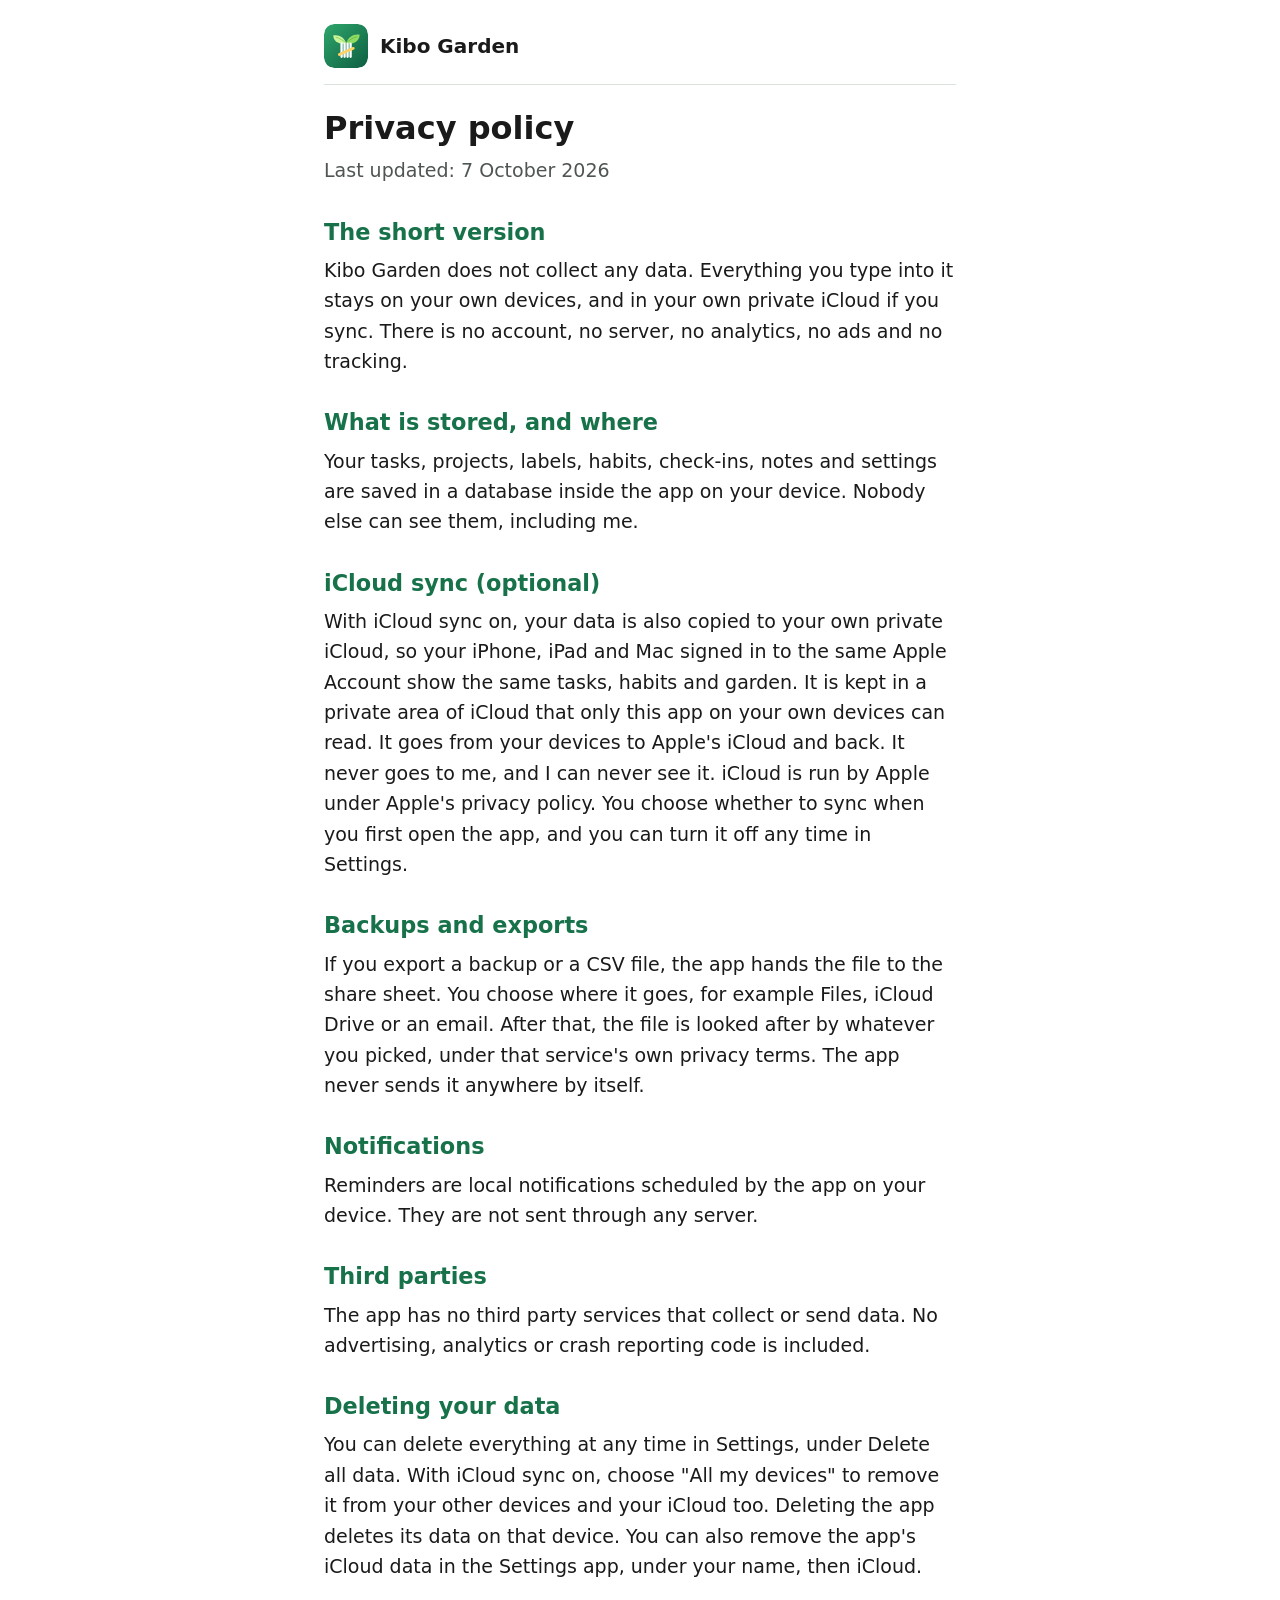
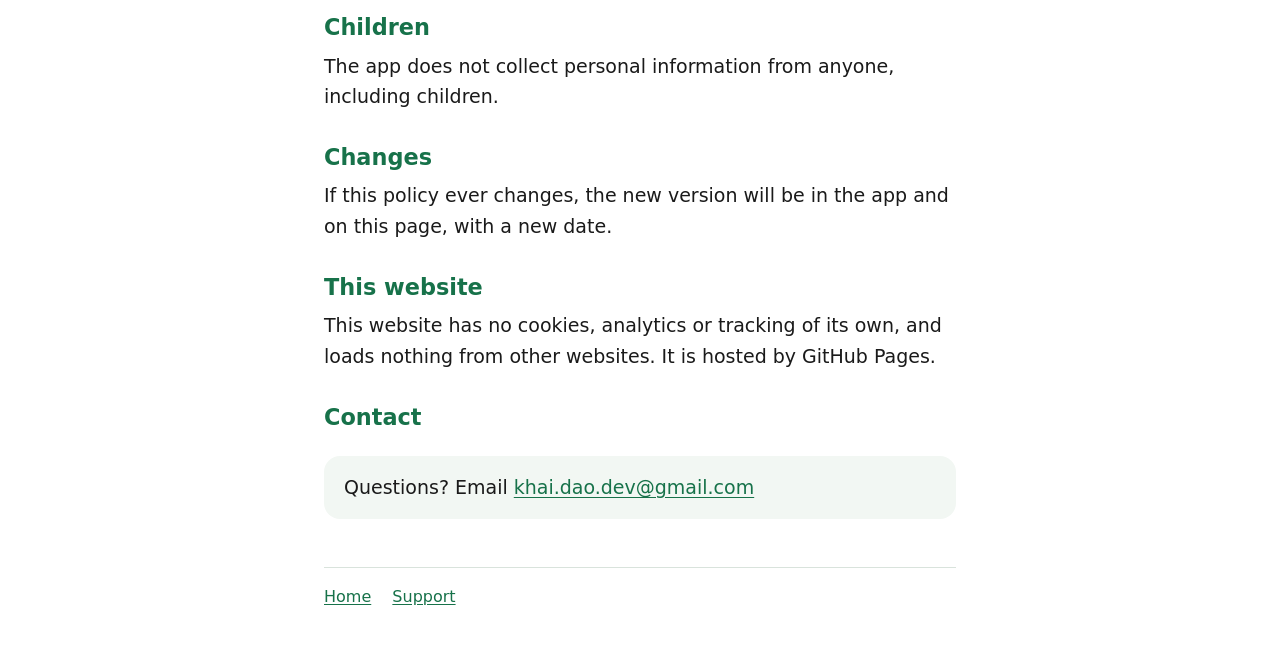
==== privacy/index.html @ bc15922c "Add the Kibo Garden website with privacy policy and support pages" ====
<!doctype html>
<html lang="en-GB">
<head>
  <meta charset="utf-8">
  <meta name="viewport" content="width=device-width, initial-scale=1">
  <meta name="color-scheme" content="light dark">
  <title>Privacy policy: Kibo Garden</title>
  <meta name="description" content="Kibo Garden does not collect any data.">
  <link rel="icon" href="../icon.svg" type="image/svg+xml">
  <link rel="stylesheet" href="../style.css">
</head>
<body>
  <main class="page">
    <header class="top">
      <img src="../icon.svg" alt="">
      <a href="../">Kibo Garden</a>
    </header>

    <h1>Privacy policy</h1>
    <p class="updated">Last updated: 7 October 2026</p>

    <h2>The short version</h2>
    <p>Kibo Garden does not collect any data. Everything you type into it stays on your own devices, and in your own private iCloud if you sync. There is no account, no server, no analytics, no ads and no tracking.</p>

    <h2>What is stored, and where</h2>
    <p>Your tasks, projects, labels, habits, check-ins, notes and settings are saved in a database inside the app on your device. Nobody else can see them, including me.</p>

    <h2>iCloud sync (optional)</h2>
    <p>With iCloud sync on, your data is also copied to your own private iCloud, so your iPhone, iPad and Mac signed in to the same Apple Account show the same tasks, habits and garden. It is kept in a private area of iCloud that only this app on your own devices can read. It goes from your devices to Apple's iCloud and back. It never goes to me, and I can never see it. iCloud is run by Apple under Apple's privacy policy. You choose whether to sync when you first open the app, and you can turn it off any time in Settings.</p>

    <h2>Backups and exports</h2>
    <p>If you export a backup or a CSV file, the app hands the file to the share sheet. You choose where it goes, for example Files, iCloud Drive or an email. After that, the file is looked after by whatever you picked, under that service's own privacy terms. The app never sends it anywhere by itself.</p>

    <h2>Notifications</h2>
    <p>Reminders are local notifications scheduled by the app on your device. They are not sent through any server.</p>

    <h2>Third parties</h2>
    <p>The app has no third party services that collect or send data. No advertising, analytics or crash reporting code is included.</p>

    <h2>Deleting your data</h2>
    <p>You can delete everything at any time in Settings, under Delete all data. With iCloud sync on, choose "All my devices" to remove it from your other devices and your iCloud too. Deleting the app deletes its data on that device. You can also remove the app's iCloud data in the Settings app, under your name, then iCloud.</p>

    <h2>Children</h2>
    <p>The app does not collect personal information from anyone, including children.</p>

    <h2>Changes</h2>
    <p>If this policy ever changes, the new version will be in the app and on this page, with a new date.</p>

    <h2>This website</h2>
    <p>This website has no cookies, analytics or tracking of its own, and loads nothing from other websites. It is hosted by GitHub Pages.</p>

    <h2>Contact</h2>
    <div class="contact">
      <p>Questions? Email <a href="mailto:khai.dao.dev@gmail.com">khai.dao.dev@gmail.com</a></p>
    </div>

    <footer>
      <a href="../">Home</a>
      <a href="../support/">Support</a>
    </footer>
  </main>
</body>
</html>
---- style.css ----
/* Kibo Garden site. Plain CSS, no external files. Follows the device's light or dark mode. */
:root {
  color-scheme: light dark;
  --bg: #ffffff;
  --surface: #f2f7f3;
  --text: #1a1a1a;
  --muted: #4f5652;
  --green: #17724a;
  --border: #d9e3dc;
}

@media (prefers-color-scheme: dark) {
  :root {
    --bg: #0e1411;
    --surface: #17211b;
    --text: #eef2ef;
    --muted: #b3bdb6;
    --green: #7ad6a2;
    --border: #2a372f;
  }
}

* {
  box-sizing: border-box;
}

html {
  -webkit-text-size-adjust: 100%;
  text-size-adjust: 100%;
}

body {
  margin: 0;
  background: var(--bg);
  color: var(--text);
  font-family: -apple-system, BlinkMacSystemFont, system-ui, "Segoe UI", Roboto, Helvetica, Arial, sans-serif;
  font-size: 1.1875rem;
  line-height: 1.6;
}

.page {
  max-width: 42rem;
  margin: 0 auto;
  padding: 1.5rem 1.25rem 3rem;
}

header.top {
  display: flex;
  align-items: center;
  gap: 0.75rem;
  padding-bottom: 1rem;
  border-bottom: 1px solid var(--border);
  margin-bottom: 1.5rem;
}

header.top img {
  width: 2.75rem;
  height: 2.75rem;
  border-radius: 0.65rem;
}

header.top a {
  color: var(--text);
  font-weight: 700;
  font-size: 1.25rem;
  text-decoration: none;
}

h1 {
  font-size: 2rem;
  line-height: 1.2;
  margin: 0 0 0.5rem;
}

h2 {
  font-size: 1.4rem;
  line-height: 1.3;
  margin: 2rem 0 0.5rem;
  color: var(--green);
}

h3 {
  font-size: 1.2rem;
  line-height: 1.35;
  margin: 1.75rem 0 0.35rem;
}

p {
  margin: 0 0 1rem;
}

a {
  color: var(--green);
  text-underline-offset: 0.15em;
}

.updated,
.lead {
  color: var(--muted);
}

.contact {
  background: var(--surface);
  border-radius: 1rem;
  padding: 1rem 1.25rem;
  margin: 1.5rem 0;
}

.contact p {
  margin: 0;
}

.links {
  list-style: none;
  padding: 0;
  margin: 1.5rem 0;
  display: grid;
  gap: 0.75rem;
}

.links a {
  display: block;
  background: var(--surface);
  border-radius: 1rem;
  padding: 1rem 1.25rem;
  font-weight: 600;
  text-decoration: none;
}

.hero {
  text-align: center;
  padding: 1.5rem 0 0.5rem;
}

.hero img {
  width: 6rem;
  height: 6rem;
  border-radius: 1.4rem;
}

footer {
  margin-top: 3rem;
  padding-top: 1rem;
  border-top: 1px solid var(--border);
  color: var(--muted);
  font-size: 1rem;
}

footer a {
  margin-right: 1rem;
}
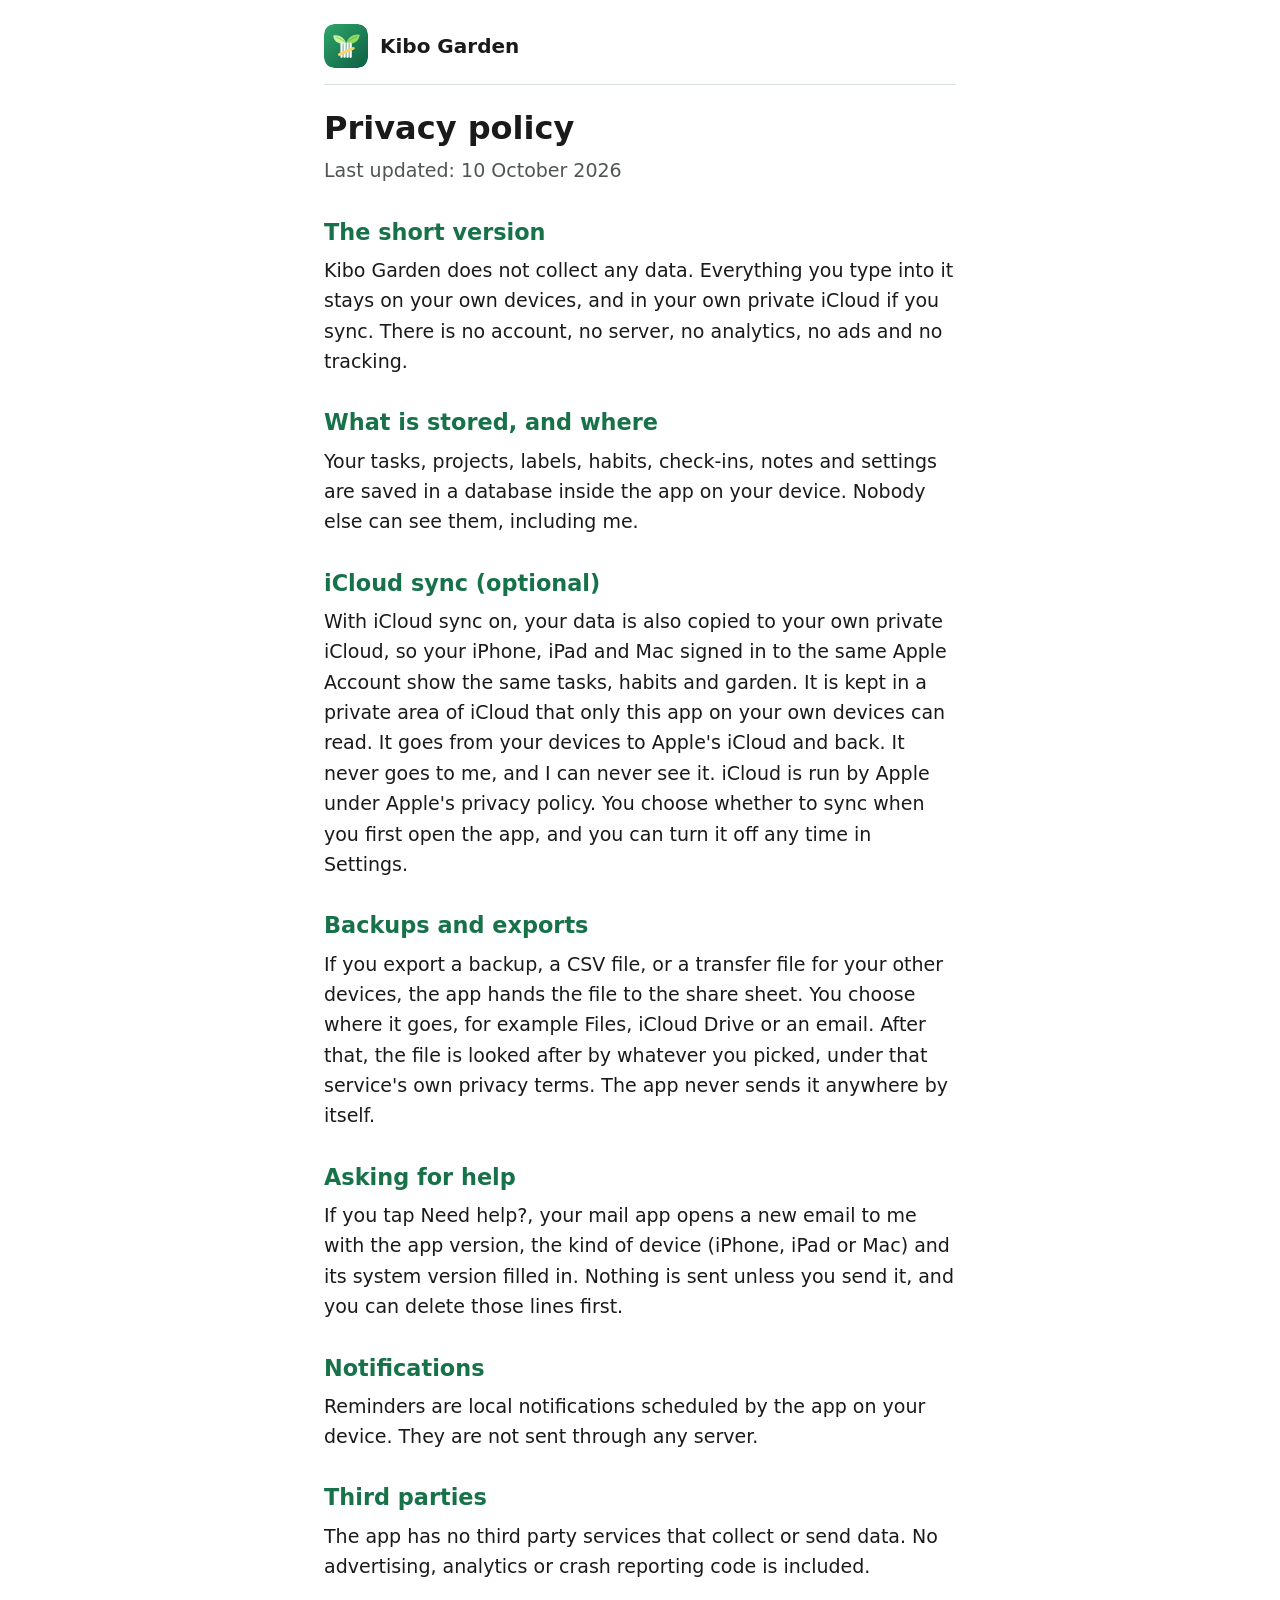
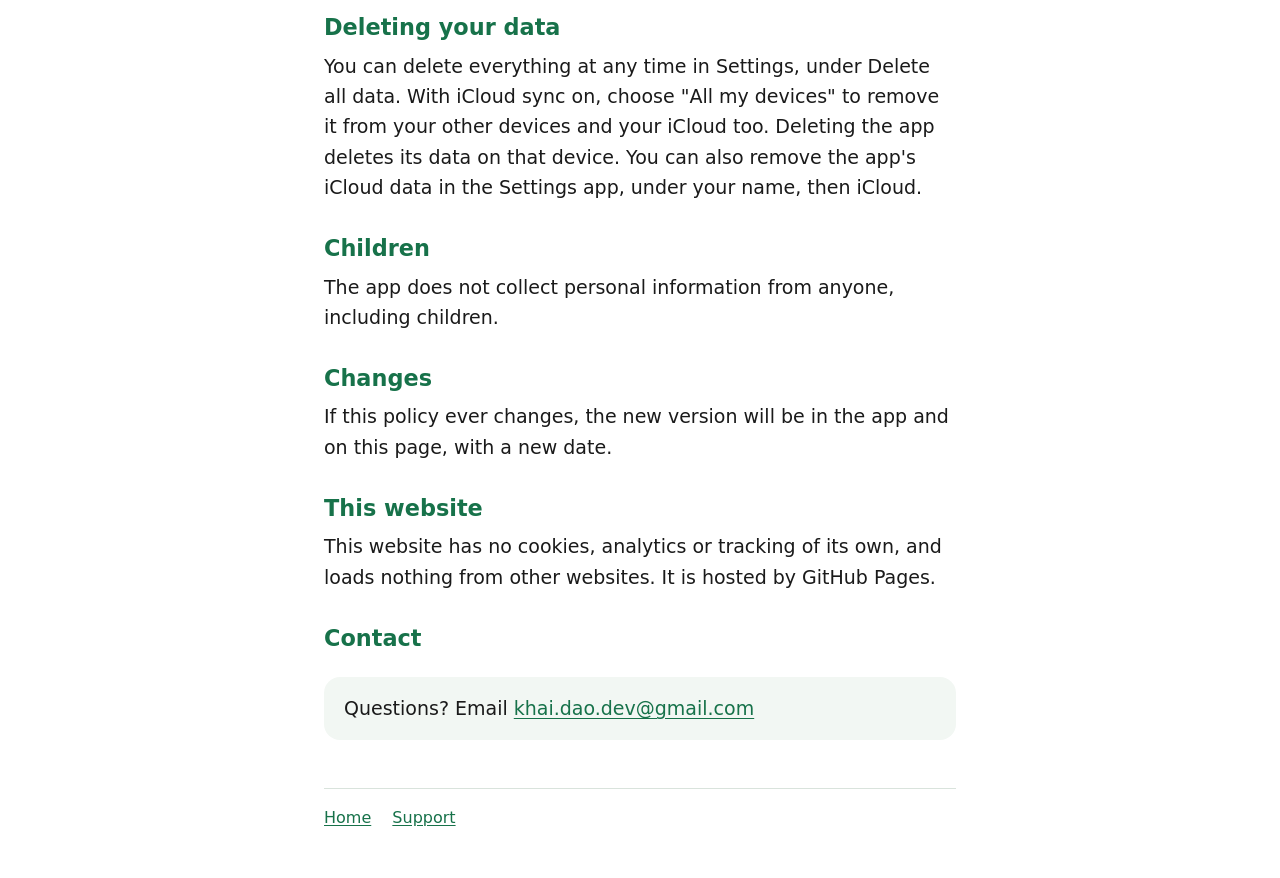
==== commit d454c00c: "Update the privacy policy and support page to match the app" ====
--- a/privacy/index.html
+++ b/privacy/index.html
@@ -17,7 +17,7 @@
     </header>
 
     <h1>Privacy policy</h1>
-    <p class="updated">Last updated: 7 October 2026</p>
+    <p class="updated">Last updated: 10 October 2026</p>
 
     <h2>The short version</h2>
     <p>Kibo Garden does not collect any data. Everything you type into it stays on your own devices, and in your own private iCloud if you sync. There is no account, no server, no analytics, no ads and no tracking.</p>
@@ -29,7 +29,10 @@
     <p>With iCloud sync on, your data is also copied to your own private iCloud, so your iPhone, iPad and Mac signed in to the same Apple Account show the same tasks, habits and garden. It is kept in a private area of iCloud that only this app on your own devices can read. It goes from your devices to Apple's iCloud and back. It never goes to me, and I can never see it. iCloud is run by Apple under Apple's privacy policy. You choose whether to sync when you first open the app, and you can turn it off any time in Settings.</p>
 
     <h2>Backups and exports</h2>
-    <p>If you export a backup or a CSV file, the app hands the file to the share sheet. You choose where it goes, for example Files, iCloud Drive or an email. After that, the file is looked after by whatever you picked, under that service's own privacy terms. The app never sends it anywhere by itself.</p>
+    <p>If you export a backup, a CSV file, or a transfer file for your other devices, the app hands the file to the share sheet. You choose where it goes, for example Files, iCloud Drive or an email. After that, the file is looked after by whatever you picked, under that service's own privacy terms. The app never sends it anywhere by itself.</p>
+
+    <h2>Asking for help</h2>
+    <p>If you tap Need help?, your mail app opens a new email to me with the app version, the kind of device (iPhone, iPad or Mac) and its system version filled in. Nothing is sent unless you send it, and you can delete those lines first.</p>
 
     <h2>Notifications</h2>
     <p>Reminders are local notifications scheduled by the app on your device. They are not sent through any server.</p>
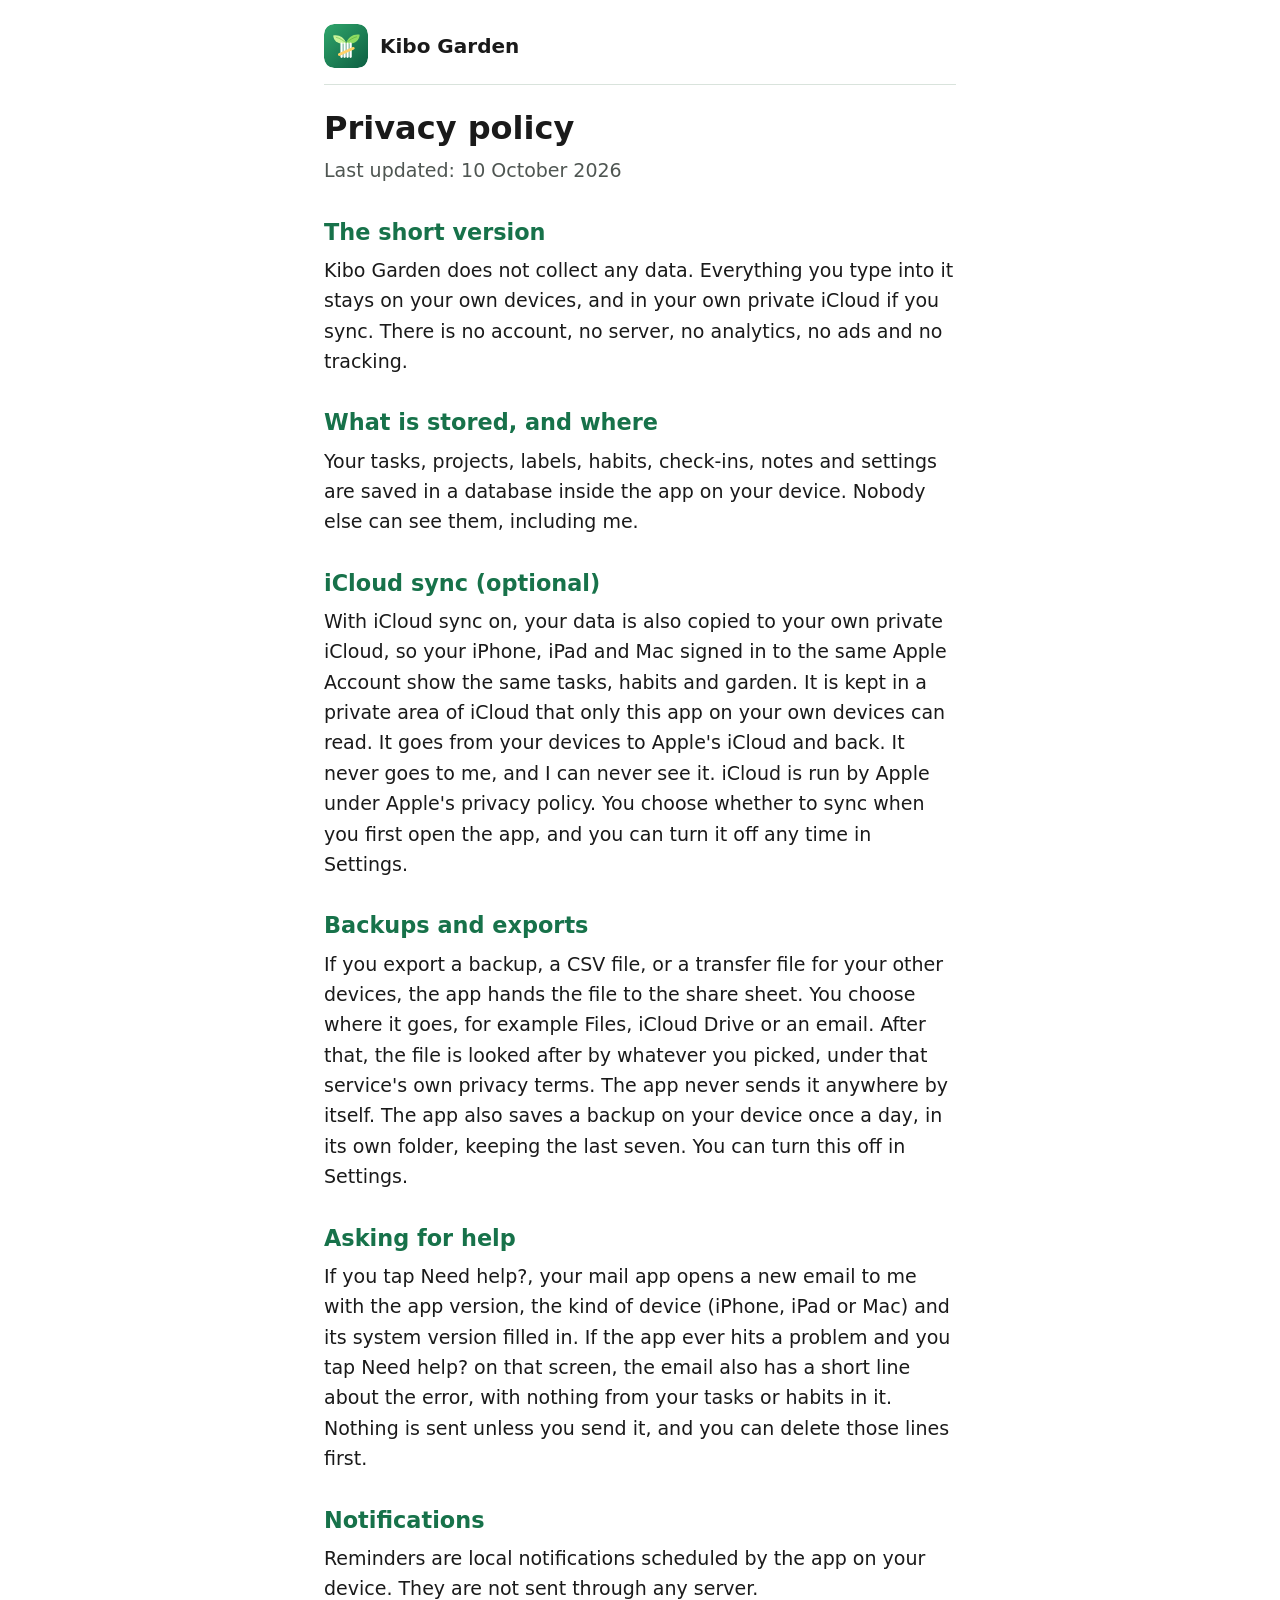
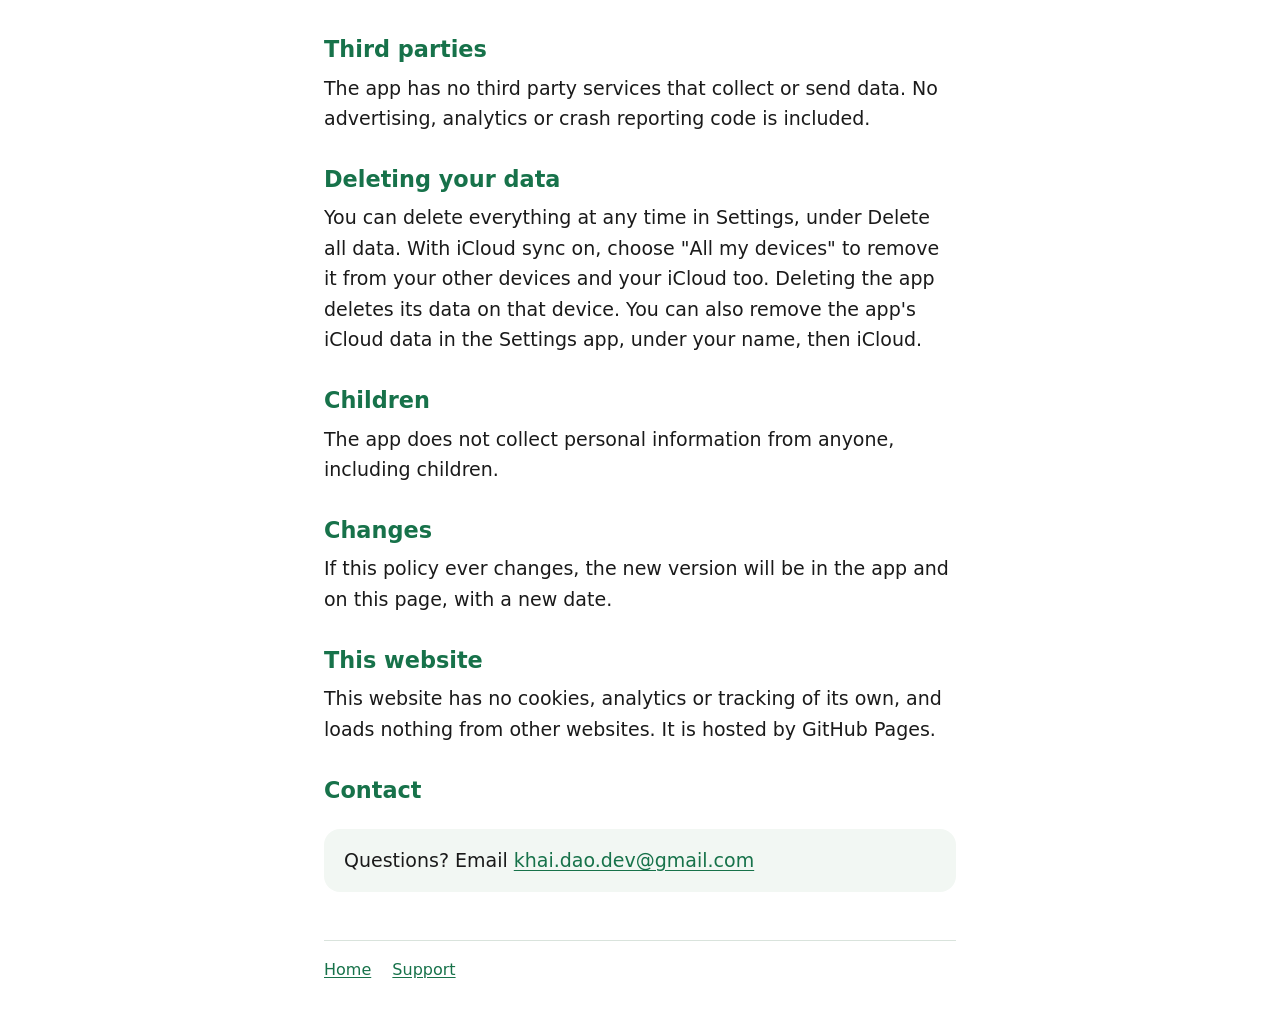
==== commit e53bd8d5: "Mention daily device backups and the crash help line in the privacy policy" ====
--- a/privacy/index.html
+++ b/privacy/index.html
@@ -29,10 +29,10 @@
     <p>With iCloud sync on, your data is also copied to your own private iCloud, so your iPhone, iPad and Mac signed in to the same Apple Account show the same tasks, habits and garden. It is kept in a private area of iCloud that only this app on your own devices can read. It goes from your devices to Apple's iCloud and back. It never goes to me, and I can never see it. iCloud is run by Apple under Apple's privacy policy. You choose whether to sync when you first open the app, and you can turn it off any time in Settings.</p>
 
     <h2>Backups and exports</h2>
-    <p>If you export a backup, a CSV file, or a transfer file for your other devices, the app hands the file to the share sheet. You choose where it goes, for example Files, iCloud Drive or an email. After that, the file is looked after by whatever you picked, under that service's own privacy terms. The app never sends it anywhere by itself.</p>
+    <p>If you export a backup, a CSV file, or a transfer file for your other devices, the app hands the file to the share sheet. You choose where it goes, for example Files, iCloud Drive or an email. After that, the file is looked after by whatever you picked, under that service's own privacy terms. The app never sends it anywhere by itself. The app also saves a backup on your device once a day, in its own folder, keeping the last seven. You can turn this off in Settings.</p>
 
     <h2>Asking for help</h2>
-    <p>If you tap Need help?, your mail app opens a new email to me with the app version, the kind of device (iPhone, iPad or Mac) and its system version filled in. Nothing is sent unless you send it, and you can delete those lines first.</p>
+    <p>If you tap Need help?, your mail app opens a new email to me with the app version, the kind of device (iPhone, iPad or Mac) and its system version filled in. If the app ever hits a problem and you tap Need help? on that screen, the email also has a short line about the error, with nothing from your tasks or habits in it. Nothing is sent unless you send it, and you can delete those lines first.</p>
 
     <h2>Notifications</h2>
     <p>Reminders are local notifications scheduled by the app on your device. They are not sent through any server.</p>
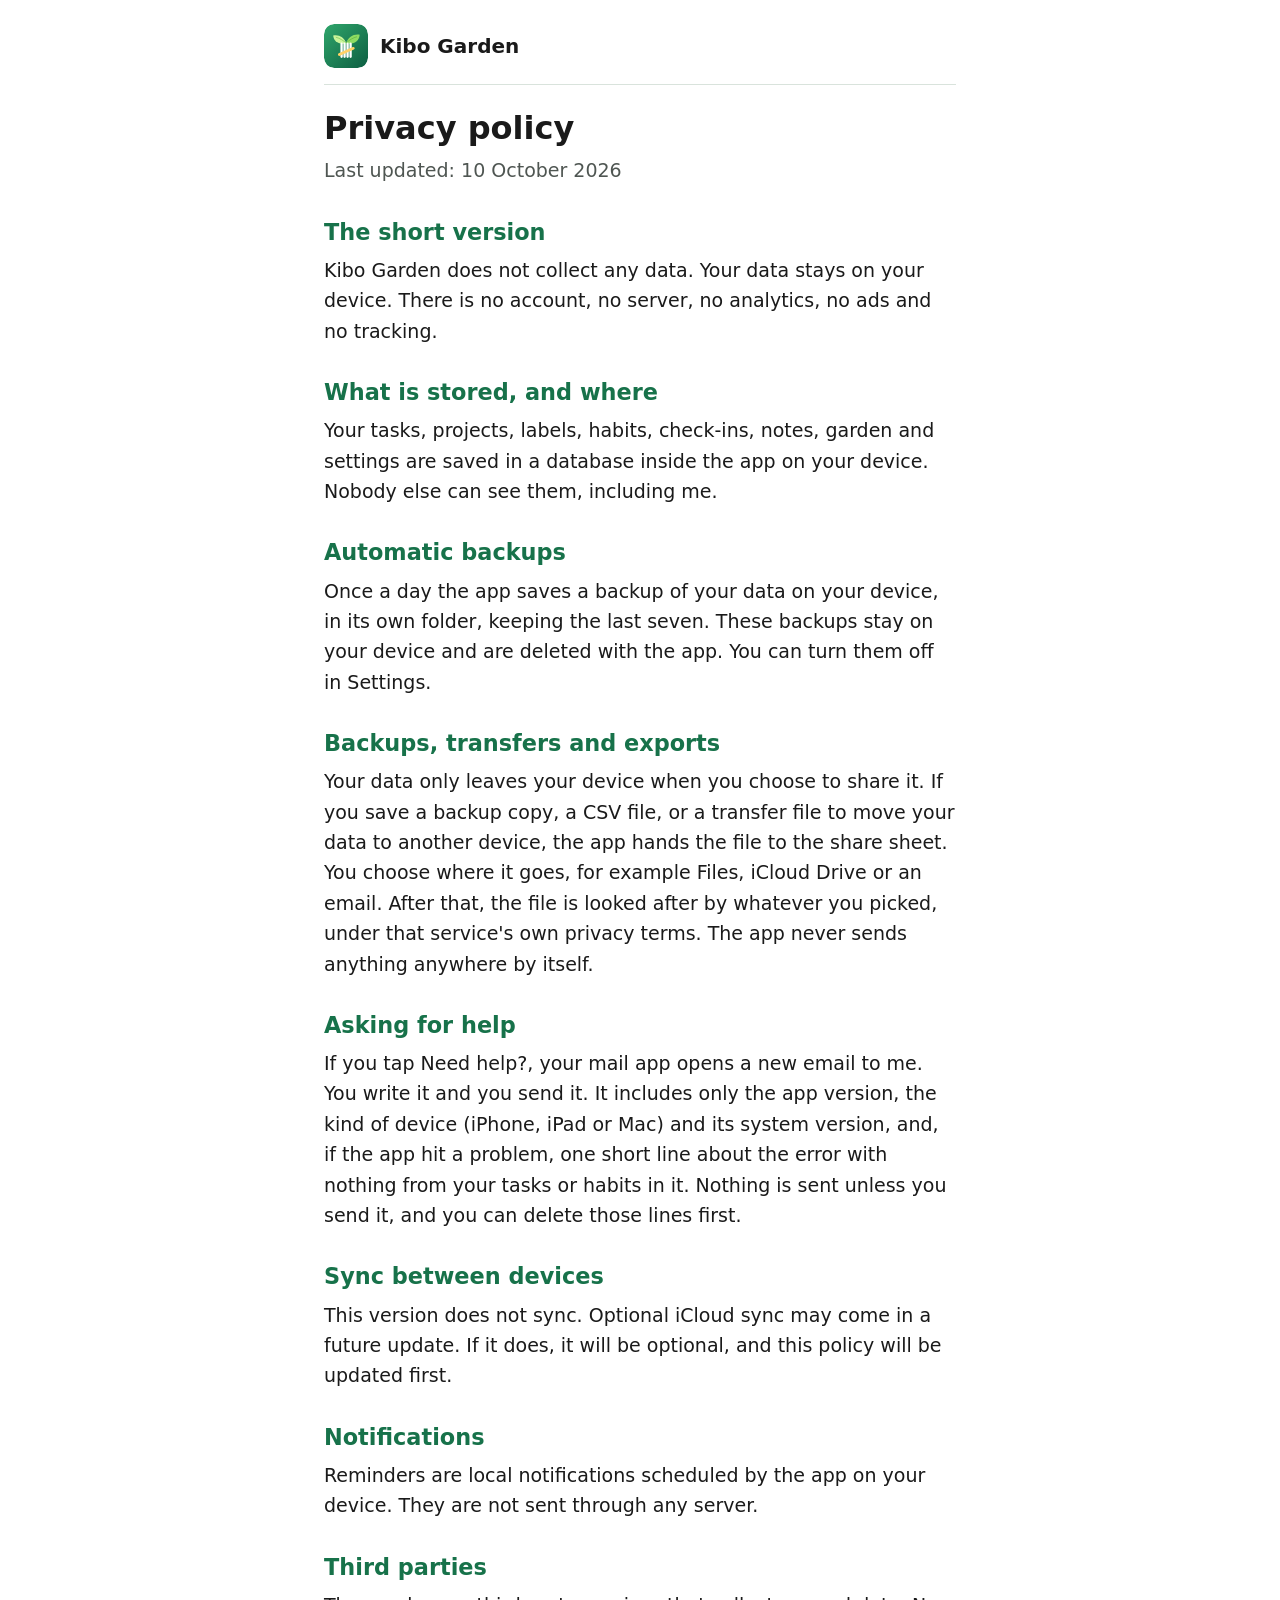
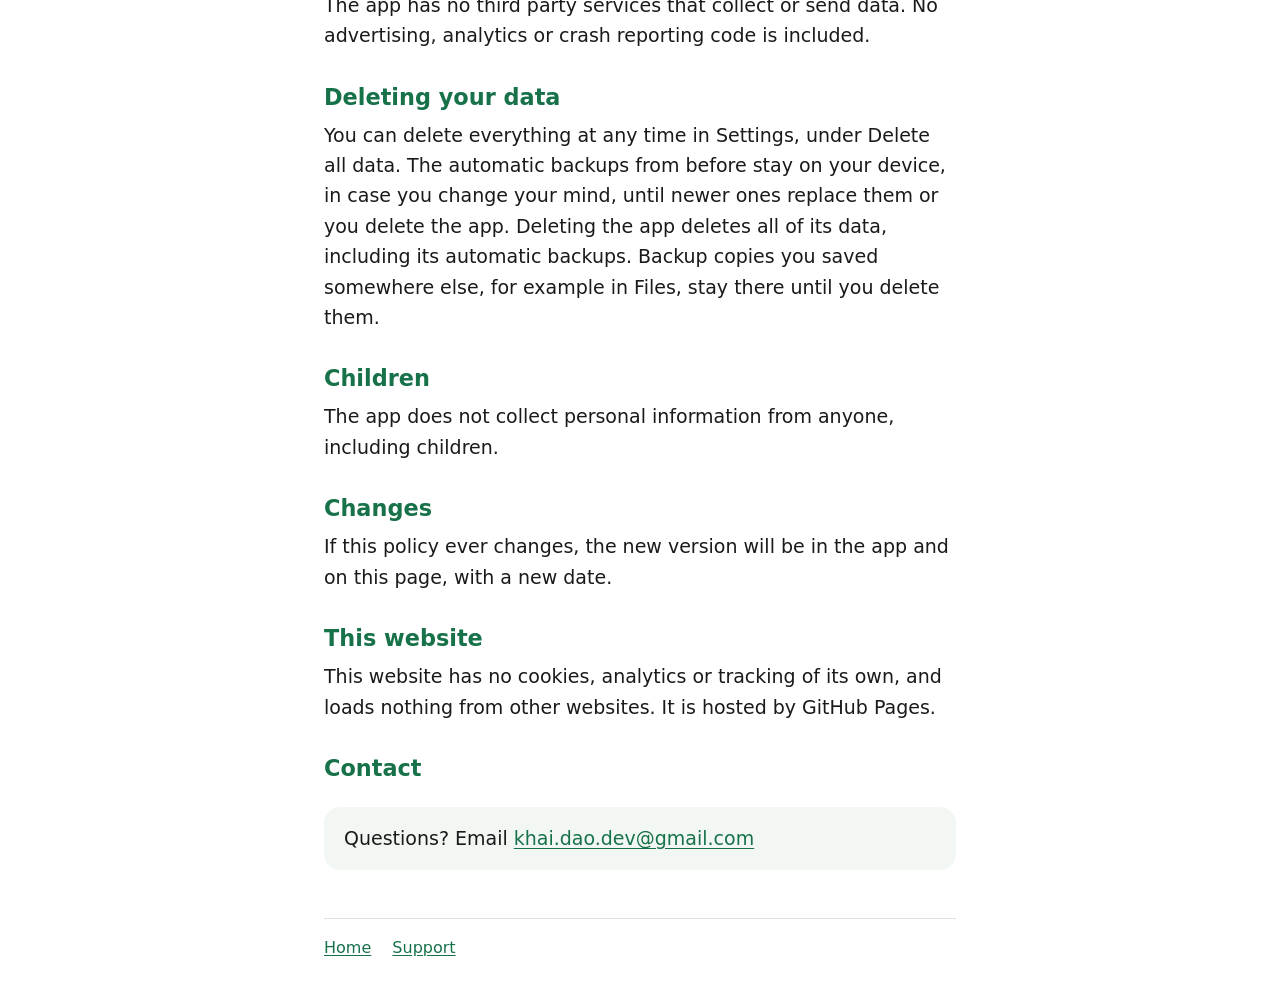
==== commit 8979b4d1: "Update the privacy policy for version 1.0: data stays on the device, no sync yet" ====
--- a/privacy/index.html
+++ b/privacy/index.html
@@ -5,7 +5,7 @@
   <meta name="viewport" content="width=device-width, initial-scale=1">
   <meta name="color-scheme" content="light dark">
   <title>Privacy policy: Kibo Garden</title>
-  <meta name="description" content="Kibo Garden does not collect any data.">
+  <meta name="description" content="Kibo Garden does not collect any data. Your data stays on your device.">
   <link rel="icon" href="../icon.svg" type="image/svg+xml">
   <link rel="stylesheet" href="../style.css">
 </head>
@@ -20,19 +20,22 @@
     <p class="updated">Last updated: 10 October 2026</p>
 
     <h2>The short version</h2>
-    <p>Kibo Garden does not collect any data. Everything you type into it stays on your own devices, and in your own private iCloud if you sync. There is no account, no server, no analytics, no ads and no tracking.</p>
+    <p>Kibo Garden does not collect any data. Your data stays on your device. There is no account, no server, no analytics, no ads and no tracking.</p>
 
     <h2>What is stored, and where</h2>
-    <p>Your tasks, projects, labels, habits, check-ins, notes and settings are saved in a database inside the app on your device. Nobody else can see them, including me.</p>
+    <p>Your tasks, projects, labels, habits, check-ins, notes, garden and settings are saved in a database inside the app on your device. Nobody else can see them, including me.</p>
 
-    <h2>iCloud sync (optional)</h2>
-    <p>With iCloud sync on, your data is also copied to your own private iCloud, so your iPhone, iPad and Mac signed in to the same Apple Account show the same tasks, habits and garden. It is kept in a private area of iCloud that only this app on your own devices can read. It goes from your devices to Apple's iCloud and back. It never goes to me, and I can never see it. iCloud is run by Apple under Apple's privacy policy. You choose whether to sync when you first open the app, and you can turn it off any time in Settings.</p>
+    <h2>Automatic backups</h2>
+    <p>Once a day the app saves a backup of your data on your device, in its own folder, keeping the last seven. These backups stay on your device and are deleted with the app. You can turn them off in Settings.</p>
 
-    <h2>Backups and exports</h2>
-    <p>If you export a backup, a CSV file, or a transfer file for your other devices, the app hands the file to the share sheet. You choose where it goes, for example Files, iCloud Drive or an email. After that, the file is looked after by whatever you picked, under that service's own privacy terms. The app never sends it anywhere by itself. The app also saves a backup on your device once a day, in its own folder, keeping the last seven. You can turn this off in Settings.</p>
+    <h2>Backups, transfers and exports</h2>
+    <p>Your data only leaves your device when you choose to share it. If you save a backup copy, a CSV file, or a transfer file to move your data to another device, the app hands the file to the share sheet. You choose where it goes, for example Files, iCloud Drive or an email. After that, the file is looked after by whatever you picked, under that service's own privacy terms. The app never sends anything anywhere by itself.</p>
 
     <h2>Asking for help</h2>
-    <p>If you tap Need help?, your mail app opens a new email to me with the app version, the kind of device (iPhone, iPad or Mac) and its system version filled in. If the app ever hits a problem and you tap Need help? on that screen, the email also has a short line about the error, with nothing from your tasks or habits in it. Nothing is sent unless you send it, and you can delete those lines first.</p>
+    <p>If you tap Need help?, your mail app opens a new email to me. You write it and you send it. It includes only the app version, the kind of device (iPhone, iPad or Mac) and its system version, and, if the app hit a problem, one short line about the error with nothing from your tasks or habits in it. Nothing is sent unless you send it, and you can delete those lines first.</p>
+
+    <h2>Sync between devices</h2>
+    <p>This version does not sync. Optional iCloud sync may come in a future update. If it does, it will be optional, and this policy will be updated first.</p>
 
     <h2>Notifications</h2>
     <p>Reminders are local notifications scheduled by the app on your device. They are not sent through any server.</p>
@@ -41,7 +44,7 @@
     <p>The app has no third party services that collect or send data. No advertising, analytics or crash reporting code is included.</p>
 
     <h2>Deleting your data</h2>
-    <p>You can delete everything at any time in Settings, under Delete all data. With iCloud sync on, choose "All my devices" to remove it from your other devices and your iCloud too. Deleting the app deletes its data on that device. You can also remove the app's iCloud data in the Settings app, under your name, then iCloud.</p>
+    <p>You can delete everything at any time in Settings, under Delete all data. The automatic backups from before stay on your device, in case you change your mind, until newer ones replace them or you delete the app. Deleting the app deletes all of its data, including its automatic backups. Backup copies you saved somewhere else, for example in Files, stay there until you delete them.</p>
 
     <h2>Children</h2>
     <p>The app does not collect personal information from anyone, including children.</p>
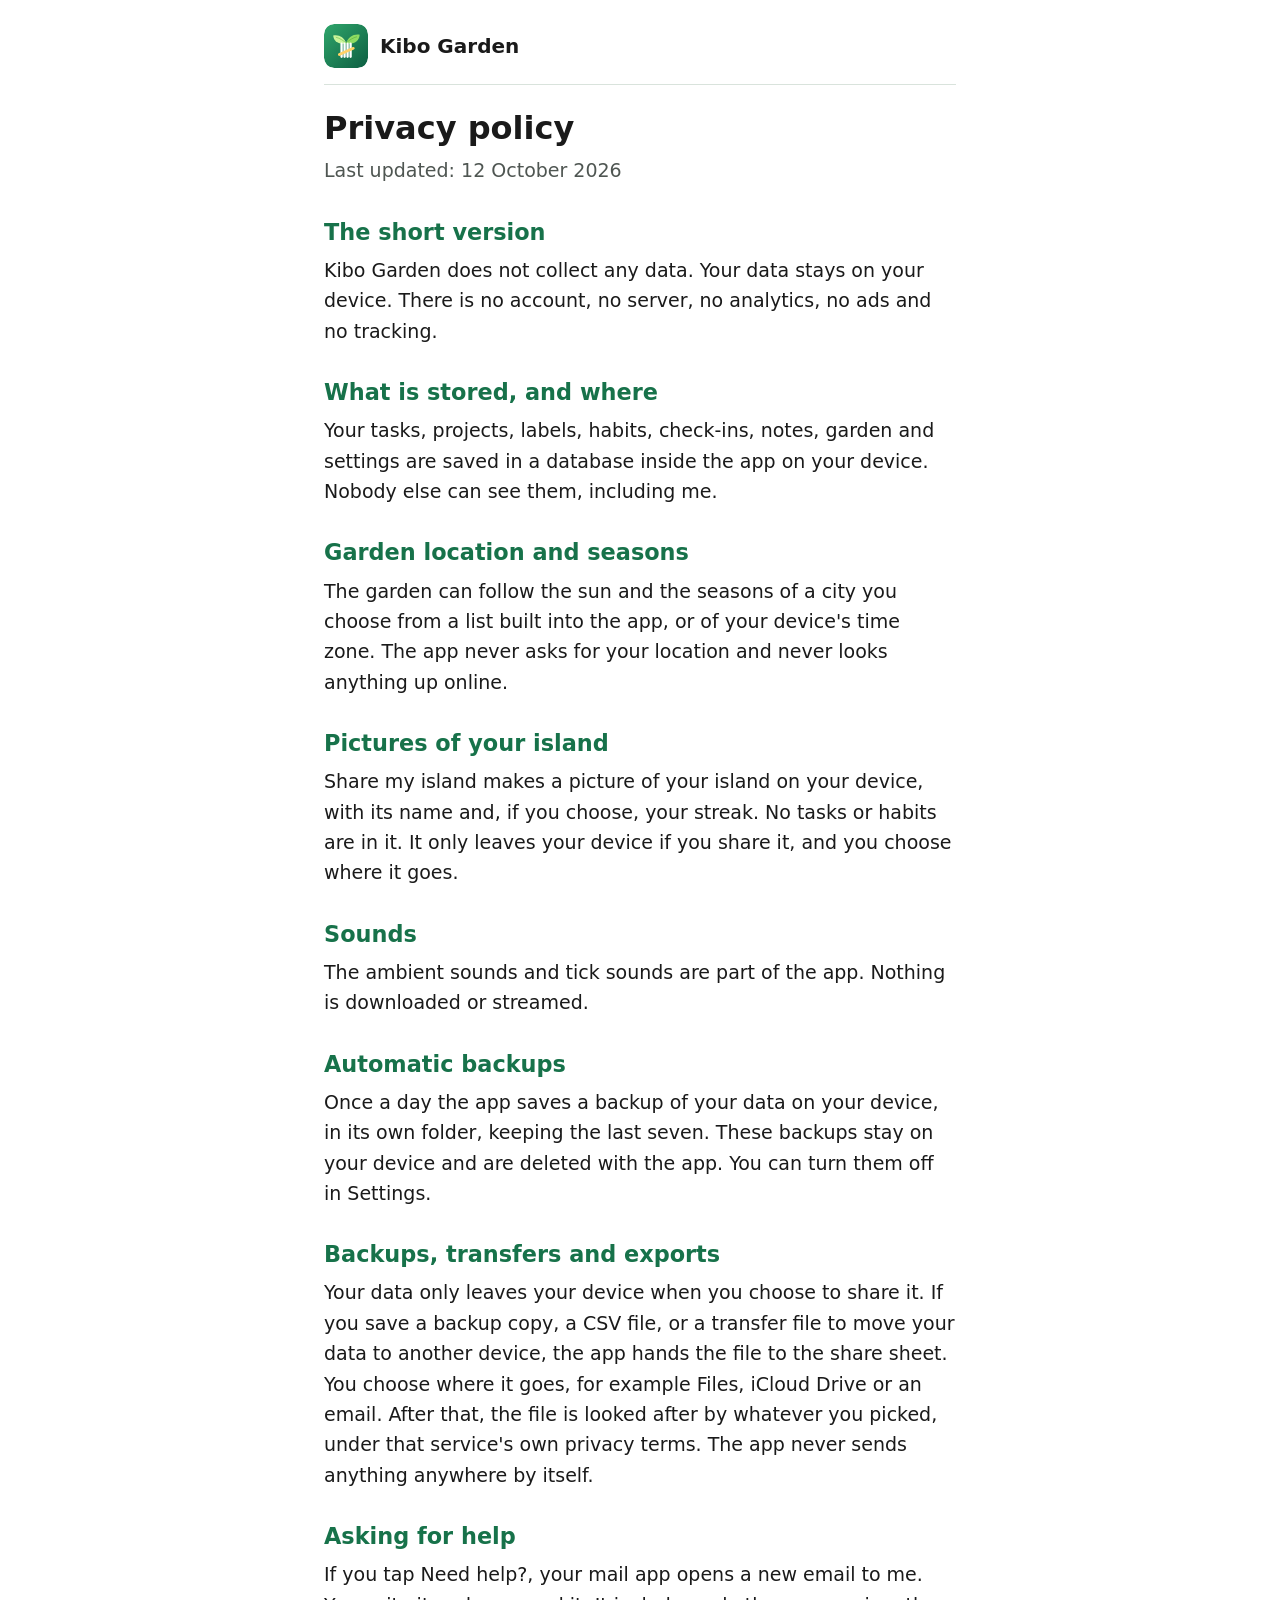
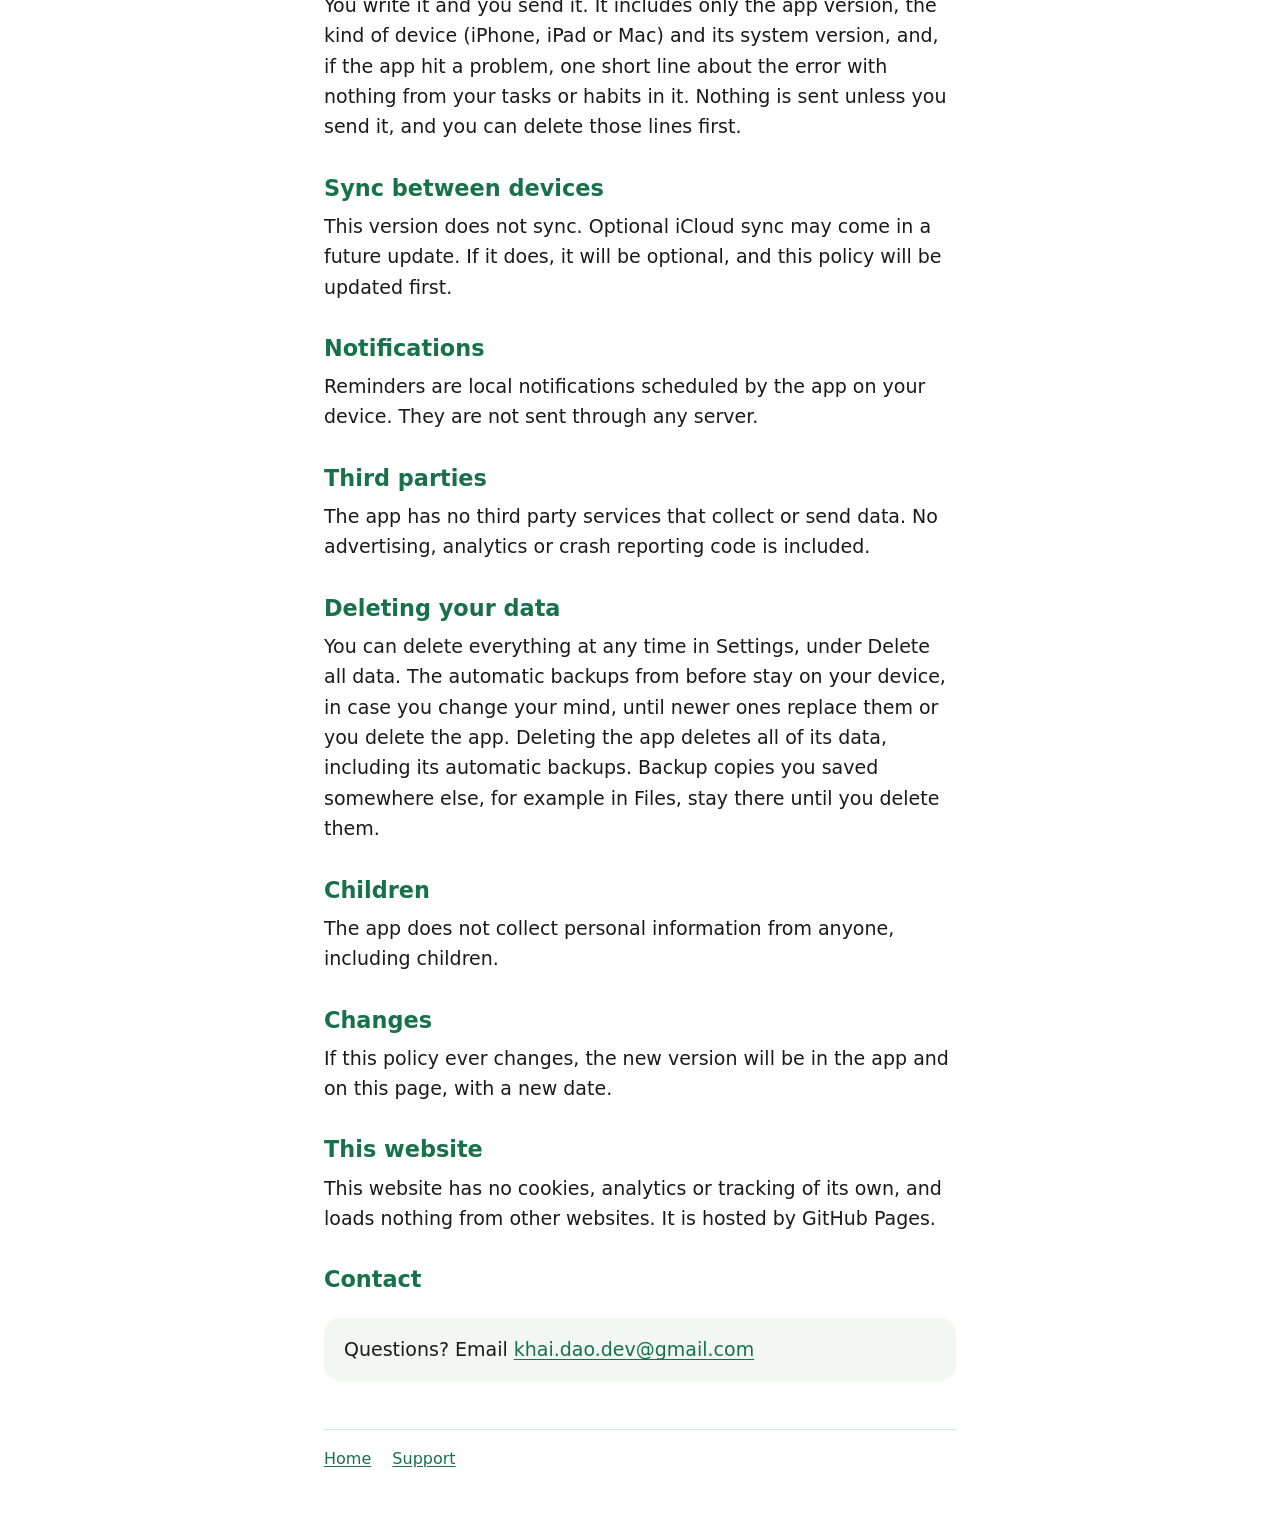
==== commit 3b1121bc: "Support and privacy pages for the first App Store release" ====
--- a/privacy/index.html
+++ b/privacy/index.html
@@ -17,13 +17,22 @@
     </header>
 
     <h1>Privacy policy</h1>
-    <p class="updated">Last updated: 10 October 2026</p>
+    <p class="updated">Last updated: 12 October 2026</p>
 
     <h2>The short version</h2>
     <p>Kibo Garden does not collect any data. Your data stays on your device. There is no account, no server, no analytics, no ads and no tracking.</p>
 
     <h2>What is stored, and where</h2>
     <p>Your tasks, projects, labels, habits, check-ins, notes, garden and settings are saved in a database inside the app on your device. Nobody else can see them, including me.</p>
+
+    <h2>Garden location and seasons</h2>
+    <p>The garden can follow the sun and the seasons of a city you choose from a list built into the app, or of your device's time zone. The app never asks for your location and never looks anything up online.</p>
+
+    <h2>Pictures of your island</h2>
+    <p>Share my island makes a picture of your island on your device, with its name and, if you choose, your streak. No tasks or habits are in it. It only leaves your device if you share it, and you choose where it goes.</p>
+
+    <h2>Sounds</h2>
+    <p>The ambient sounds and tick sounds are part of the app. Nothing is downloaded or streamed.</p>
 
     <h2>Automatic backups</h2>
     <p>Once a day the app saves a backup of your data on your device, in its own folder, keeping the last seven. These backups stay on your device and are deleted with the app. You can turn them off in Settings.</p>
--- a/style.css
+++ b/style.css
@@ -149,3 +149,9 @@
 footer a {
   margin-right: 1rem;
 }
+
+code {
+  font-family: ui-monospace, SFMono-Regular, Menlo, monospace;
+  font-size: 0.9em;
+  overflow-wrap: anywhere;
+}
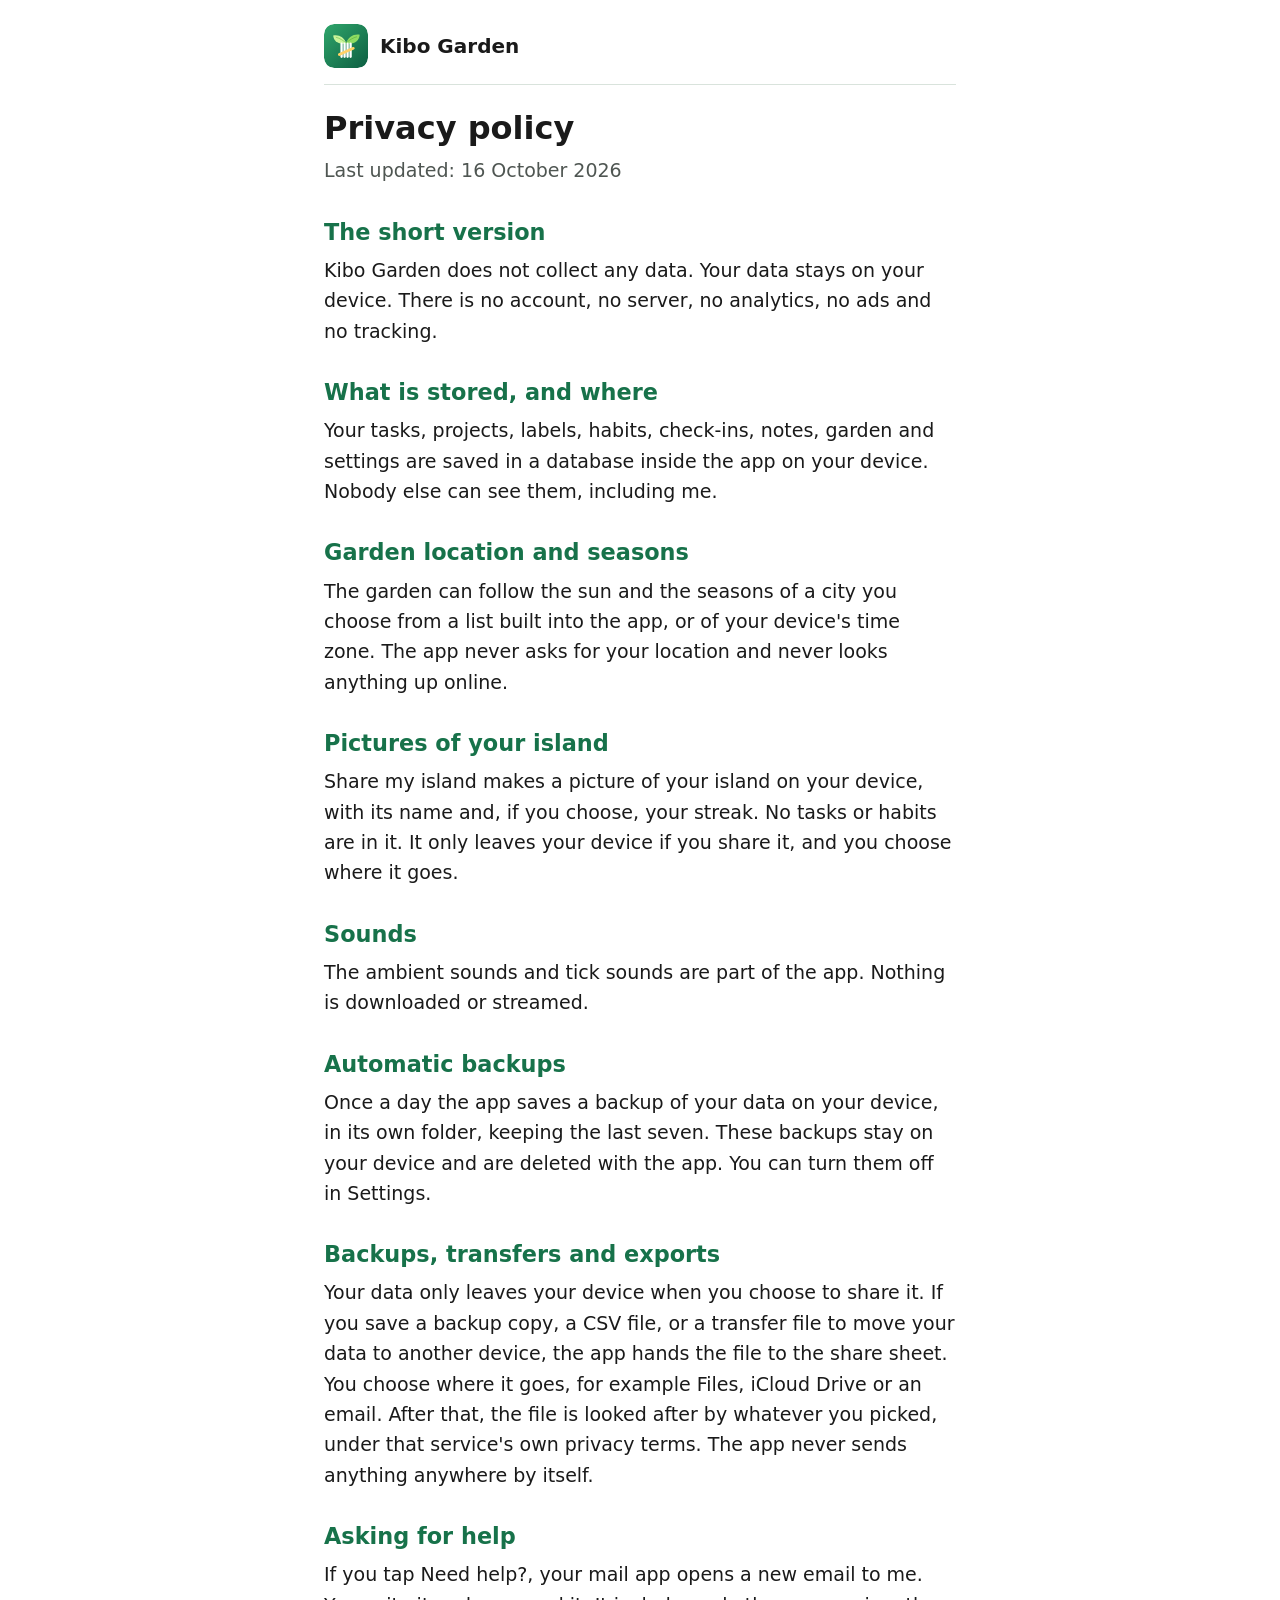
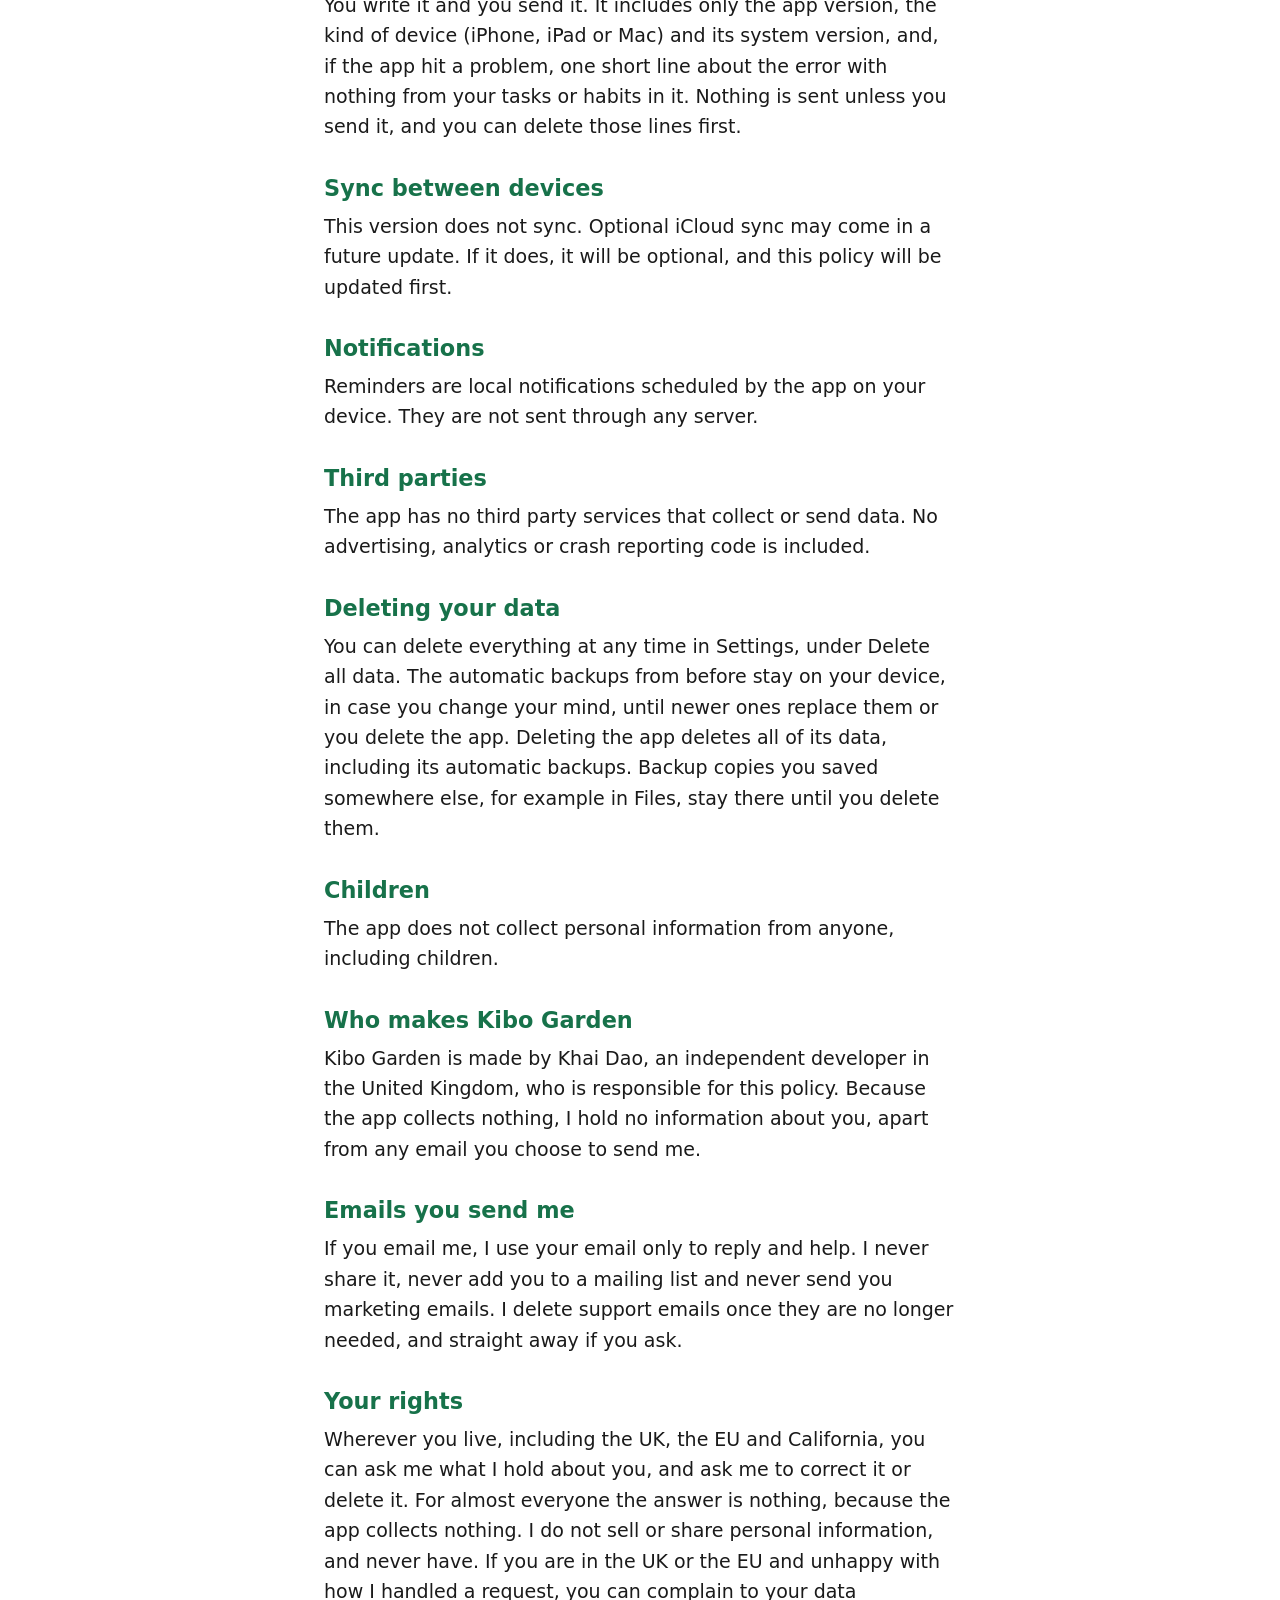
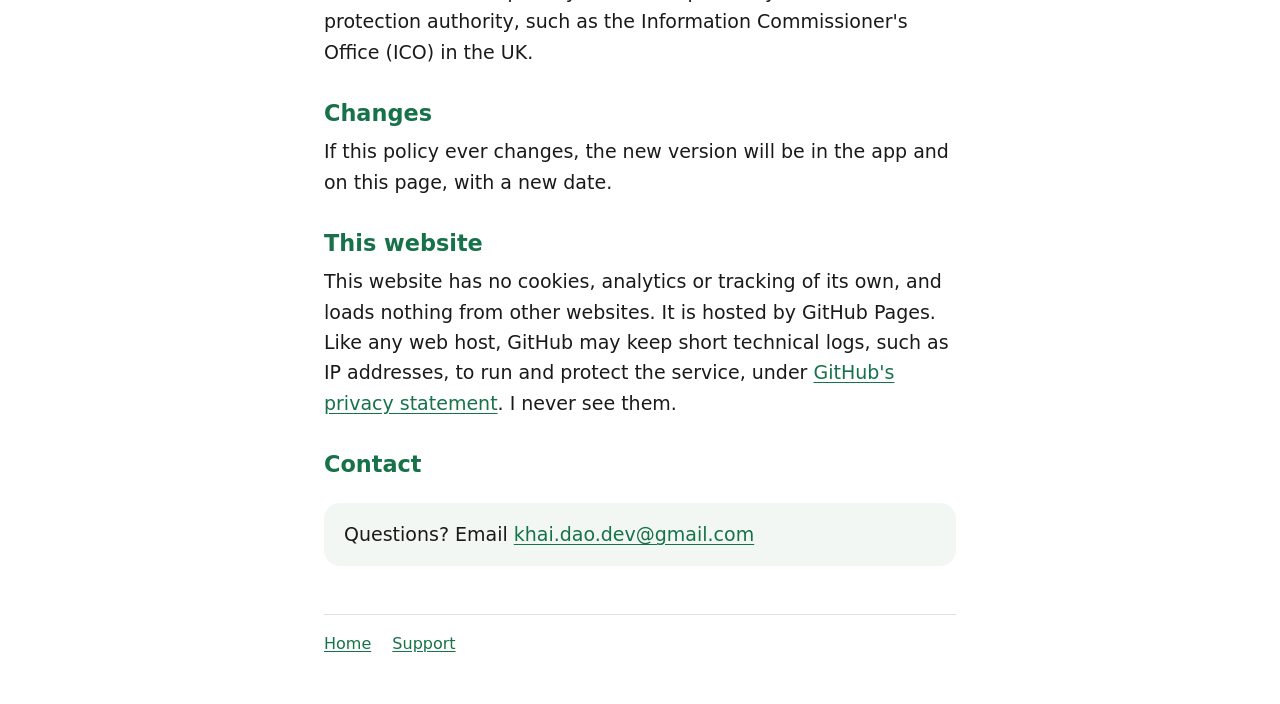
==== commit e7e41ea3: "Privacy policy: who makes the app, emails, your rights, and GitHub's logs" ====
--- a/privacy/index.html
+++ b/privacy/index.html
@@ -17,7 +17,7 @@
     </header>
 
     <h1>Privacy policy</h1>
-    <p class="updated">Last updated: 12 October 2026</p>
+    <p class="updated">Last updated: 16 October 2026</p>
 
     <h2>The short version</h2>
     <p>Kibo Garden does not collect any data. Your data stays on your device. There is no account, no server, no analytics, no ads and no tracking.</p>
@@ -58,11 +58,17 @@
     <h2>Children</h2>
     <p>The app does not collect personal information from anyone, including children.</p>
 
+    <h2>Who makes Kibo Garden</h2>
+    <p>Kibo Garden is made by Khai Dao, an independent developer in the United Kingdom, who is responsible for this policy. Because the app collects nothing, I hold no information about you, apart from any email you choose to send me.</p>
+    <h2>Emails you send me</h2>
+    <p>If you email me, I use your email only to reply and help. I never share it, never add you to a mailing list and never send you marketing emails. I delete support emails once they are no longer needed, and straight away if you ask.</p>
+    <h2>Your rights</h2>
+    <p>Wherever you live, including the UK, the EU and California, you can ask me what I hold about you, and ask me to correct it or delete it. For almost everyone the answer is nothing, because the app collects nothing. I do not sell or share personal information, and never have. If you are in the UK or the EU and unhappy with how I handled a request, you can complain to your data protection authority, such as the Information Commissioner&#39;s Office (ICO) in the UK.</p>
     <h2>Changes</h2>
     <p>If this policy ever changes, the new version will be in the app and on this page, with a new date.</p>
 
     <h2>This website</h2>
-    <p>This website has no cookies, analytics or tracking of its own, and loads nothing from other websites. It is hosted by GitHub Pages.</p>
+    <p>This website has no cookies, analytics or tracking of its own, and loads nothing from other websites. It is hosted by GitHub Pages. Like any web host, GitHub may keep short technical logs, such as IP addresses, to run and protect the service, under <a href="https://docs.github.com/en/site-policy/privacy-policies/github-general-privacy-statement">GitHub&#39;s privacy statement</a>. I never see them.</p>
 
     <h2>Contact</h2>
     <div class="contact">
